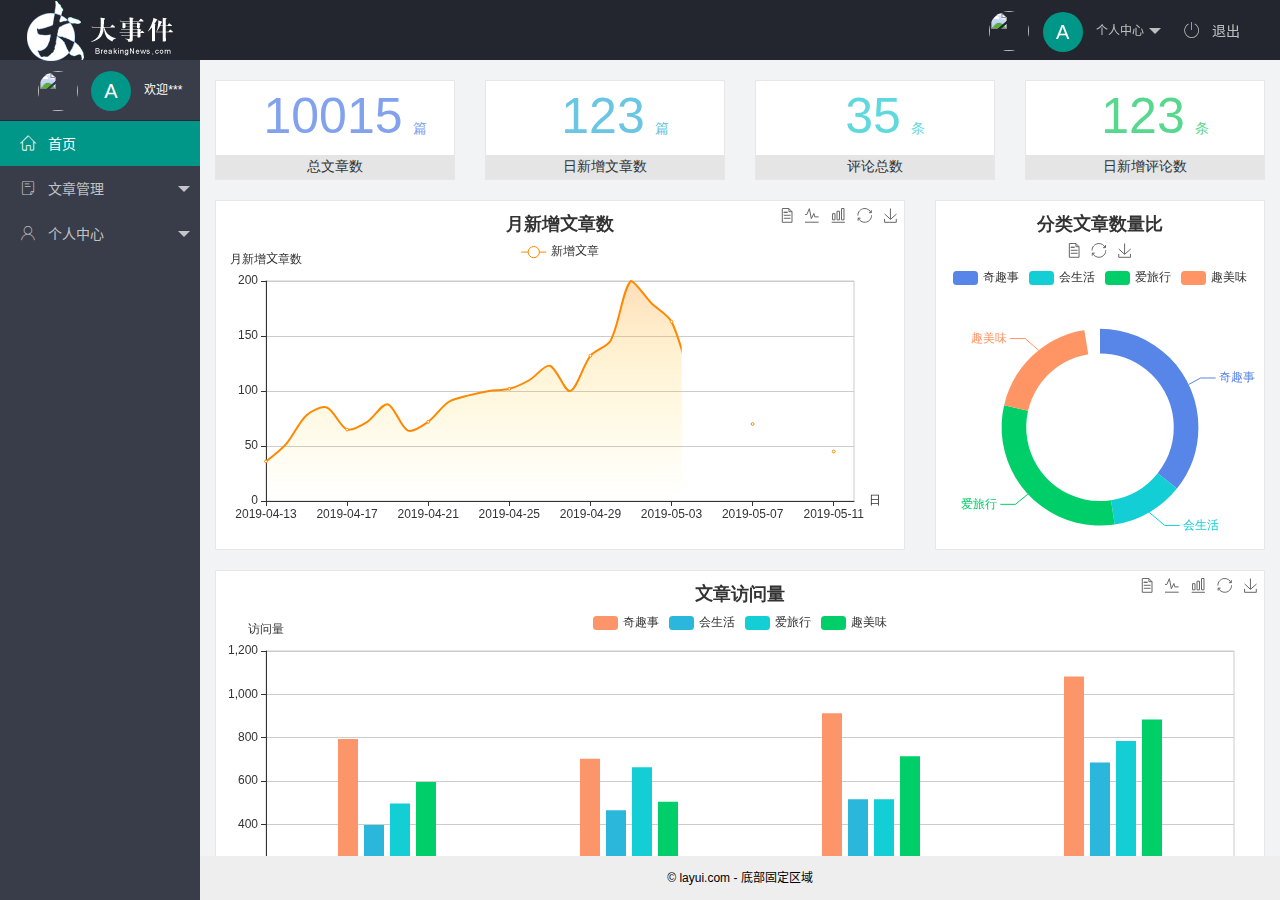
==== index.html @ d30b5714 "完成个人中心功能的开发" ====
<!DOCTYPE html>
<html lang="zh-CN">

<head>
    <meta charset="UTF-8">
    <meta name="viewport" content="width=device-width, initial-scale=1.0">
    <title>大事件后台主页</title>
    <link rel="stylesheet" href="assets/lib/layui/css/layui.css">
    <!-- 引入字体图标 -->
    <link rel="stylesheet" href="assets/fonts/iconfont.css">
    <!-- 引入自己的css -->
    <link rel="stylesheet" href="assets/css/index.css">

</head>

<body class="layui-layout-body">
    <div class="layui-layout layui-layout-admin">
        <!-- 头部 -->
        <div class="layui-header">
            <div class="layui-logo">
                <img src="assets/images/logo.png" alt="">
            </div>
            <ul class="layui-nav layui-layout-right">
                <li class="layui-nav-item">
                    <a href="javascript:;" class="userinfo">
                        <img src="http://t.cn/RCzsdCq" class="layui-nav-img">
                        <span class="text-avatar">A </span> 个人中心
                    </a>
                    <dl class="layui-nav-child">
                        <dd><a href="user/user_info.html" target="fm">基本资料</a></dd>
                        <dd><a href="user/user_avatar.html" target="fm">更换头像</a></dd>
                        <dd><a href="user/user_pwd.html" target="fm">重置密码</a></dd>
                    </dl>
                </li>
                <li class="layui-nav-item"><a href="javascript:;" id="btnLogout"><span class="iconfont icon-tuichu"></span> 退出</a></li>
            </ul>
        </div>

        <div class="layui-side layui-bg-black">
            <div class="layui-side-scroll">
                <!-- 头像 -->
                <div class="userinfo">
                    <img src="http://t.cn/RCzsdCq" class="layui-nav-img">
                    <span class="text-avatar">A </span>
                    <span id="welcome">欢迎*** </span>
                </div>
                <!-- 左侧导航区域（可配合layui已有的垂直导航） -->
                <ul class="layui-nav layui-nav-tree" lay-shrink="all" lay-filter="test">
                    <li class="layui-nav-item layui-this"><a href="home/dashboard.html" target="fm"><span class="iconfont icon-home"></span> 首页</a></li>
                    <li class="layui-nav-item ">
                        <a class="" href="javascript:;"><span class="iconfont icon-16"></span> 文章管理</a>
                        <dl class="layui-nav-child">
                            <dd>
                                <a href="javascript:;"> <i class="layui-icon layui-icon-app"></i> 文章类别</a>
                            </dd>
                            <dd><a href="javascript:;"><i class="layui-icon layui-icon-app"></i>文章列表</a></dd>
                            <dd><a href="javascript:;"><i class="layui-icon layui-icon-app"></i>发布文章</a></dd>
                        </dl>
                    </li>
                    <li class="layui-nav-item">
                        <a href="javascript:;"> <span class="iconfont icon-user"></span> 个人中心</a>
                        <dl class="layui-nav-child">
                            <dd><a href="user/user_info.html" target="fm"><i class="layui-icon layui-icon-app"></i>基本资料</a></dd>
                            <dd><a href="user/user_avatar.html" target="fm"><i class="layui-icon layui-icon-app"></i>更换头像</a></dd>
                            <dd><a href="user/user_pwd.html" target="fm"><i class="layui-icon layui-icon-app"></i>重置密码</a></dd>
                        </dl>
                    </li>

                </ul>
            </div>
        </div>

        <div class="layui-body">
            <!-- 内容主体区域 -->
            <iframe src="home/dashboard.html" name="fm" frameborder="0"></iframe>
        </div>

        <div class="layui-footer">
            <!-- 底部固定区域 -->
            © layui.com - 底部固定区域
        </div>
    </div>
    <!-- 导入layui.js文件 -->
    <script src="assets/lib/layui/layui.all.js"></script>
    <!--导入jq -->
    <script src="assets/lib/jquery.js"></script>
    <!-- 导入自己封装的baseApi 拼接请求跟路径 -->
    <script src="assets/js/baseApi.js"></script>
    <!-- 导入自己的js文件 -->
    <script src="assets/js/index.js"></script>
</body>

</html>
---- assets/lib/layui/css/layui.css ----
/** layui-v2.5.5 MIT License By https://www.layui.com */
 .layui-inline,img{display:inline-block;vertical-align:middle}h1,h2,h3,h4,h5,h6{font-weight:400}.layui-edge,.layui-header,.layui-inline,.layui-main{position:relative}.layui-body,.layui-edge,.layui-elip{overflow:hidden}.layui-btn,.layui-edge,.layui-inline,img{vertical-align:middle}.layui-btn,.layui-disabled,.layui-icon,.layui-unselect{-moz-user-select:none;-webkit-user-select:none;-ms-user-select:none}.layui-elip,.layui-form-checkbox span,.layui-form-pane .layui-form-label{text-overflow:ellipsis;white-space:nowrap}.layui-breadcrumb,.layui-tree-btnGroup{visibility:hidden}blockquote,body,button,dd,div,dl,dt,form,h1,h2,h3,h4,h5,h6,input,li,ol,p,pre,td,textarea,th,ul{margin:0;padding:0;-webkit-tap-highlight-color:rgba(0,0,0,0)}a:active,a:hover{outline:0}img{border:none}li{list-style:none}table{border-collapse:collapse;border-spacing:0}h4,h5,h6{font-size:100%}button,input,optgroup,option,select,textarea{font-family:inherit;font-size:inherit;font-style:inherit;font-weight:inherit;outline:0}pre{white-space:pre-wrap;white-space:-moz-pre-wrap;white-space:-pre-wrap;white-space:-o-pre-wrap;word-wrap:break-word}body{line-height:24px;font:14px Helvetica Neue,Helvetica,PingFang SC,Tahoma,Arial,sans-serif}hr{height:1px;margin:10px 0;border:0;clear:both}a{color:#333;text-decoration:none}a:hover{color:#777}a cite{font-style:normal;*cursor:pointer}.layui-border-box,.layui-border-box *{box-sizing:border-box}.layui-box,.layui-box *{box-sizing:content-box}.layui-clear{clear:both;*zoom:1}.layui-clear:after{content:'\20';clear:both;*zoom:1;display:block;height:0}.layui-inline{*display:inline;*zoom:1}.layui-edge{display:inline-block;width:0;height:0;border-width:6px;border-style:dashed;border-color:transparent}.layui-edge-top{top:-4px;border-bottom-color:#999;border-bottom-style:solid}.layui-edge-right{border-left-color:#999;border-left-style:solid}.layui-edge-bottom{top:2px;border-top-color:#999;border-top-style:solid}.layui-edge-left{border-right-color:#999;border-right-style:solid}.layui-disabled,.layui-disabled:hover{color:#d2d2d2!important;cursor:not-allowed!important}.layui-circle{border-radius:100%}.layui-show{display:block!important}.layui-hide{display:none!important}@font-face{font-family:layui-icon;src:url(../font/iconfont.eot?v=250);src:url(../font/iconfont.eot?v=250#iefix) format('embedded-opentype'),url(../font/iconfont.woff2?v=250) format('woff2'),url(../font/iconfont.woff?v=250) format('woff'),url(../font/iconfont.ttf?v=250) format('truetype'),url(../font/iconfont.svg?v=250#layui-icon) format('svg')}.layui-icon{font-family:layui-icon!important;font-size:16px;font-style:normal;-webkit-font-smoothing:antialiased;-moz-osx-font-smoothing:grayscale}.layui-icon-reply-fill:before{content:"\e611"}.layui-icon-set-fill:before{content:"\e614"}.layui-icon-menu-fill:before{content:"\e60f"}.layui-icon-search:before{content:"\e615"}.layui-icon-share:before{content:"\e641"}.layui-icon-set-sm:before{content:"\e620"}.layui-icon-engine:before{content:"\e628"}.layui-icon-close:before{content:"\1006"}.layui-icon-close-fill:before{content:"\1007"}.layui-icon-chart-screen:before{content:"\e629"}.layui-icon-star:before{content:"\e600"}.layui-icon-circle-dot:before{content:"\e617"}.layui-icon-chat:before{content:"\e606"}.layui-icon-release:before{content:"\e609"}.layui-icon-list:before{content:"\e60a"}.layui-icon-chart:before{content:"\e62c"}.layui-icon-ok-circle:before{content:"\1005"}.layui-icon-layim-theme:before{content:"\e61b"}.layui-icon-table:before{content:"\e62d"}.layui-icon-right:before{content:"\e602"}.layui-icon-left:before{content:"\e603"}.layui-icon-cart-simple:before{content:"\e698"}.layui-icon-face-cry:before{content:"\e69c"}.layui-icon-face-smile:before{content:"\e6af"}.layui-icon-survey:before{content:"\e6b2"}.layui-icon-tree:before{content:"\e62e"}.layui-icon-upload-circle:before{content:"\e62f"}.layui-icon-add-circle:before{content:"\e61f"}.layui-icon-download-circle:before{content:"\e601"}.layui-icon-templeate-1:before{content:"\e630"}.layui-icon-util:before{content:"\e631"}.layui-icon-face-surprised:before{content:"\e664"}.layui-icon-edit:before{content:"\e642"}.layui-icon-speaker:before{content:"\e645"}.layui-icon-down:before{content:"\e61a"}.layui-icon-file:before{content:"\e621"}.layui-icon-layouts:before{content:"\e632"}.layui-icon-rate-half:before{content:"\e6c9"}.layui-icon-add-circle-fine:before{content:"\e608"}.layui-icon-prev-circle:before{content:"\e633"}.layui-icon-read:before{content:"\e705"}.layui-icon-404:before{content:"\e61c"}.layui-icon-carousel:before{content:"\e634"}.layui-icon-help:before{content:"\e607"}.layui-icon-code-circle:before{content:"\e635"}.layui-icon-water:before{content:"\e636"}.layui-icon-username:before{content:"\e66f"}.layui-icon-find-fill:before{content:"\e670"}.layui-icon-about:before{content:"\e60b"}.layui-icon-location:before{content:"\e715"}.layui-icon-up:before{content:"\e619"}.layui-icon-pause:before{content:"\e651"}.layui-icon-date:before{content:"\e637"}.layui-icon-layim-uploadfile:before{content:"\e61d"}.layui-icon-delete:before{content:"\e640"}.layui-icon-play:before{content:"\e652"}.layui-icon-top:before{content:"\e604"}.layui-icon-friends:before{content:"\e612"}.layui-icon-refresh-3:before{content:"\e9aa"}.layui-icon-ok:before{content:"\e605"}.layui-icon-layer:before{content:"\e638"}.layui-icon-face-smile-fine:before{content:"\e60c"}.layui-icon-dollar:before{content:"\e659"}.layui-icon-group:before{content:"\e613"}.layui-icon-layim-download:before{content:"\e61e"}.layui-icon-picture-fine:before{content:"\e60d"}.layui-icon-link:before{content:"\e64c"}.layui-icon-diamond:before{content:"\e735"}.layui-icon-log:before{content:"\e60e"}.layui-icon-rate-solid:before{content:"\e67a"}.layui-icon-fonts-del:before{content:"\e64f"}.layui-icon-unlink:before{content:"\e64d"}.layui-icon-fonts-clear:before{content:"\e639"}.layui-icon-triangle-r:before{content:"\e623"}.layui-icon-circle:before{content:"\e63f"}.layui-icon-radio:before{content:"\e643"}.layui-icon-align-center:before{content:"\e647"}.layui-icon-align-right:before{content:"\e648"}.layui-icon-align-left:before{content:"\e649"}.layui-icon-loading-1:before{content:"\e63e"}.layui-icon-return:before{content:"\e65c"}.layui-icon-fonts-strong:before{content:"\e62b"}.layui-icon-upload:before{content:"\e67c"}.layui-icon-dialogue:before{content:"\e63a"}.layui-icon-video:before{content:"\e6ed"}.layui-icon-headset:before{content:"\e6fc"}.layui-icon-cellphone-fine:before{content:"\e63b"}.layui-icon-add-1:before{content:"\e654"}.layui-icon-face-smile-b:before{content:"\e650"}.layui-icon-fonts-html:before{content:"\e64b"}.layui-icon-form:before{content:"\e63c"}.layui-icon-cart:before{content:"\e657"}.layui-icon-camera-fill:before{content:"\e65d"}.layui-icon-tabs:before{content:"\e62a"}.layui-icon-fonts-code:before{content:"\e64e"}.layui-icon-fire:before{content:"\e756"}.layui-icon-set:before{content:"\e716"}.layui-icon-fonts-u:before{content:"\e646"}.layui-icon-triangle-d:before{content:"\e625"}.layui-icon-tips:before{content:"\e702"}.layui-icon-picture:before{content:"\e64a"}.layui-icon-more-vertical:before{content:"\e671"}.layui-icon-flag:before{content:"\e66c"}.layui-icon-loading:before{content:"\e63d"}.layui-icon-fonts-i:before{content:"\e644"}.layui-icon-refresh-1:before{content:"\e666"}.layui-icon-rmb:before{content:"\e65e"}.layui-icon-home:before{content:"\e68e"}.layui-icon-user:before{content:"\e770"}.layui-icon-notice:before{content:"\e667"}.layui-icon-login-weibo:before{content:"\e675"}.layui-icon-voice:before{content:"\e688"}.layui-icon-upload-drag:before{content:"\e681"}.layui-icon-login-qq:before{content:"\e676"}.layui-icon-snowflake:before{content:"\e6b1"}.layui-icon-file-b:before{content:"\e655"}.layui-icon-template:before{content:"\e663"}.layui-icon-auz:before{content:"\e672"}.layui-icon-console:before{content:"\e665"}.layui-icon-app:before{content:"\e653"}.layui-icon-prev:before{content:"\e65a"}.layui-icon-website:before{content:"\e7ae"}.layui-icon-next:before{content:"\e65b"}.layui-icon-component:before{content:"\e857"}.layui-icon-more:before{content:"\e65f"}.layui-icon-login-wechat:before{content:"\e677"}.layui-icon-shrink-right:before{content:"\e668"}.layui-icon-spread-left:before{content:"\e66b"}.layui-icon-camera:before{content:"\e660"}.layui-icon-note:before{content:"\e66e"}.layui-icon-refresh:before{content:"\e669"}.layui-icon-female:before{content:"\e661"}.layui-icon-male:before{content:"\e662"}.layui-icon-password:before{content:"\e673"}.layui-icon-senior:before{content:"\e674"}.layui-icon-theme:before{content:"\e66a"}.layui-icon-tread:before{content:"\e6c5"}.layui-icon-praise:before{content:"\e6c6"}.layui-icon-star-fill:before{content:"\e658"}.layui-icon-rate:before{content:"\e67b"}.layui-icon-template-1:before{content:"\e656"}.layui-icon-vercode:before{content:"\e679"}.layui-icon-cellphone:before{content:"\e678"}.layui-icon-screen-full:before{content:"\e622"}.layui-icon-screen-restore:before{content:"\e758"}.layui-icon-cols:before{content:"\e610"}.layui-icon-export:before{content:"\e67d"}.layui-icon-print:before{content:"\e66d"}.layui-icon-slider:before{content:"\e714"}.layui-icon-addition:before{content:"\e624"}.layui-icon-subtraction:before{content:"\e67e"}.layui-icon-service:before{content:"\e626"}.layui-icon-transfer:before{content:"\e691"}.layui-main{width:1140px;margin:0 auto}.layui-header{z-index:1000;height:60px}.layui-header a:hover{transition:all .5s;-webkit-transition:all .5s}.layui-side{position:fixed;left:0;top:0;bottom:0;z-index:999;width:200px;overflow-x:hidden}.layui-side-scroll{position:relative;width:220px;height:100%;overflow-x:hidden}.layui-body{position:absolute;left:200px;right:0;top:0;bottom:0;z-index:998;width:auto;overflow-y:auto;box-sizing:border-box}.layui-layout-body{overflow:hidden}.layui-layout-admin .layui-header{background-color:#23262E}.layui-layout-admin .layui-side{top:60px;width:200px;overflow-x:hidden}.layui-layout-admin .layui-body{position:fixed;top:60px;bottom:44px}.layui-layout-admin .layui-main{width:auto;margin:0 15px}.layui-layout-admin .layui-footer{position:fixed;left:200px;right:0;bottom:0;height:44px;line-height:44px;padding:0 15px;background-color:#eee}.layui-layout-admin .layui-logo{position:absolute;left:0;top:0;width:200px;height:100%;line-height:60px;text-align:center;color:#009688;font-size:16px}.layui-layout-admin .layui-header .layui-nav{background:0 0}.layui-layout-left{position:absolute!important;left:200px;top:0}.layui-layout-right{position:absolute!important;right:0;top:0}.layui-container{position:relative;margin:0 auto;padding:0 15px;box-sizing:border-box}.layui-fluid{position:relative;margin:0 auto;padding:0 15px}.layui-row:after,.layui-row:before{content:'';display:block;clear:both}.layui-col-lg1,.layui-col-lg10,.layui-col-lg11,.layui-col-lg12,.layui-col-lg2,.layui-col-lg3,.layui-col-lg4,.layui-col-lg5,.layui-col-lg6,.layui-col-lg7,.layui-col-lg8,.layui-col-lg9,.layui-col-md1,.layui-col-md10,.layui-col-md11,.layui-col-md12,.layui-col-md2,.layui-col-md3,.layui-col-md4,.layui-col-md5,.layui-col-md6,.layui-col-md7,.layui-col-md8,.layui-col-md9,.layui-col-sm1,.layui-col-sm10,.layui-col-sm11,.layui-col-sm12,.layui-col-sm2,.layui-col-sm3,.layui-col-sm4,.layui-col-sm5,.layui-col-sm6,.layui-col-sm7,.layui-col-sm8,.layui-col-sm9,.layui-col-xs1,.layui-col-xs10,.layui-col-xs11,.layui-col-xs12,.layui-col-xs2,.layui-col-xs3,.layui-col-xs4,.layui-col-xs5,.layui-col-xs6,.layui-col-xs7,.layui-col-xs8,.layui-col-xs9{position:relative;display:block;box-sizing:border-box}.layui-col-xs1,.layui-col-xs10,.layui-col-xs11,.layui-col-xs12,.layui-col-xs2,.layui-col-xs3,.layui-col-xs4,.layui-col-xs5,.layui-col-xs6,.layui-col-xs7,.layui-col-xs8,.layui-col-xs9{float:left}.layui-col-xs1{width:8.33333333%}.layui-col-xs2{width:16.66666667%}.layui-col-xs3{width:25%}.layui-col-xs4{width:33.33333333%}.layui-col-xs5{width:41.66666667%}.layui-col-xs6{width:50%}.layui-col-xs7{width:58.33333333%}.layui-col-xs8{width:66.66666667%}.layui-col-xs9{width:75%}.layui-col-xs10{width:83.33333333%}.layui-col-xs11{width:91.66666667%}.layui-col-xs12{width:100%}.layui-col-xs-offset1{margin-left:8.33333333%}.layui-col-xs-offset2{margin-left:16.66666667%}.layui-col-xs-offset3{margin-left:25%}.layui-col-xs-offset4{margin-left:33.33333333%}.layui-col-xs-offset5{margin-left:41.66666667%}.layui-col-xs-offset6{margin-left:50%}.layui-col-xs-offset7{margin-left:58.33333333%}.layui-col-xs-offset8{margin-left:66.66666667%}.layui-col-xs-offset9{margin-left:75%}.layui-col-xs-offset10{margin-left:83.33333333%}.layui-col-xs-offset11{margin-left:91.66666667%}.layui-col-xs-offset12{margin-left:100%}@media screen and (max-width:768px){.layui-hide-xs{display:none!important}.layui-show-xs-block{display:block!important}.layui-show-xs-inline{display:inline!important}.layui-show-xs-inline-block{display:inline-block!important}}@media screen and (min-width:768px){.layui-container{width:750px}.layui-hide-sm{display:none!important}.layui-show-sm-block{display:block!important}.layui-show-sm-inline{display:inline!important}.layui-show-sm-inline-block{display:inline-block!important}.layui-col-sm1,.layui-col-sm10,.layui-col-sm11,.layui-col-sm12,.layui-col-sm2,.layui-col-sm3,.layui-col-sm4,.layui-col-sm5,.layui-col-sm6,.layui-col-sm7,.layui-col-sm8,.layui-col-sm9{float:left}.layui-col-sm1{width:8.33333333%}.layui-col-sm2{width:16.66666667%}.layui-col-sm3{width:25%}.layui-col-sm4{width:33.33333333%}.layui-col-sm5{width:41.66666667%}.layui-col-sm6{width:50%}.layui-col-sm7{width:58.33333333%}.layui-col-sm8{width:66.66666667%}.layui-col-sm9{width:75%}.layui-col-sm10{width:83.33333333%}.layui-col-sm11{width:91.66666667%}.layui-col-sm12{width:100%}.layui-col-sm-offset1{margin-left:8.33333333%}.layui-col-sm-offset2{margin-left:16.66666667%}.layui-col-sm-offset3{margin-left:25%}.layui-col-sm-offset4{margin-left:33.33333333%}.layui-col-sm-offset5{margin-left:41.66666667%}.layui-col-sm-offset6{margin-left:50%}.layui-col-sm-offset7{margin-left:58.33333333%}.layui-col-sm-offset8{margin-left:66.66666667%}.layui-col-sm-offset9{margin-left:75%}.layui-col-sm-offset10{margin-left:83.33333333%}.layui-col-sm-offset11{margin-left:91.66666667%}.layui-col-sm-offset12{margin-left:100%}}@media screen and (min-width:992px){.layui-container{width:970px}.layui-hide-md{display:none!important}.layui-show-md-block{display:block!important}.layui-show-md-inline{display:inline!important}.layui-show-md-inline-block{display:inline-block!important}.layui-col-md1,.layui-col-md10,.layui-col-md11,.layui-col-md12,.layui-col-md2,.layui-col-md3,.layui-col-md4,.layui-col-md5,.layui-col-md6,.layui-col-md7,.layui-col-md8,.layui-col-md9{float:left}.layui-col-md1{width:8.33333333%}.layui-col-md2{width:16.66666667%}.layui-col-md3{width:25%}.layui-col-md4{width:33.33333333%}.layui-col-md5{width:41.66666667%}.layui-col-md6{width:50%}.layui-col-md7{width:58.33333333%}.layui-col-md8{width:66.66666667%}.layui-col-md9{width:75%}.layui-col-md10{width:83.33333333%}.layui-col-md11{width:91.66666667%}.layui-col-md12{width:100%}.layui-col-md-offset1{margin-left:8.33333333%}.layui-col-md-offset2{margin-left:16.66666667%}.layui-col-md-offset3{margin-left:25%}.layui-col-md-offset4{margin-left:33.33333333%}.layui-col-md-offset5{margin-left:41.66666667%}.layui-col-md-offset6{margin-left:50%}.layui-col-md-offset7{margin-left:58.33333333%}.layui-col-md-offset8{margin-left:66.66666667%}.layui-col-md-offset9{margin-left:75%}.layui-col-md-offset10{margin-left:83.33333333%}.layui-col-md-offset11{margin-left:91.66666667%}.layui-col-md-offset12{margin-left:100%}}@media screen and (min-width:1200px){.layui-container{width:1170px}.layui-hide-lg{display:none!important}.layui-show-lg-block{display:block!important}.layui-show-lg-inline{display:inline!important}.layui-show-lg-inline-block{display:inline-block!important}.layui-col-lg1,.layui-col-lg10,.layui-col-lg11,.layui-col-lg12,.layui-col-lg2,.layui-col-lg3,.layui-col-lg4,.layui-col-lg5,.layui-col-lg6,.layui-col-lg7,.layui-col-lg8,.layui-col-lg9{float:left}.layui-col-lg1{width:8.33333333%}.layui-col-lg2{width:16.66666667%}.layui-col-lg3{width:25%}.layui-col-lg4{width:33.33333333%}.layui-col-lg5{width:41.66666667%}.layui-col-lg6{width:50%}.layui-col-lg7{width:58.33333333%}.layui-col-lg8{width:66.66666667%}.layui-col-lg9{width:75%}.layui-col-lg10{width:83.33333333%}.layui-col-lg11{width:91.66666667%}.layui-col-lg12{width:100%}.layui-col-lg-offset1{margin-left:8.33333333%}.layui-col-lg-offset2{margin-left:16.66666667%}.layui-col-lg-offset3{margin-left:25%}.layui-col-lg-offset4{margin-left:33.33333333%}.layui-col-lg-offset5{margin-left:41.66666667%}.layui-col-lg-offset6{margin-left:50%}.layui-col-lg-offset7{margin-left:58.33333333%}.layui-col-lg-offset8{margin-left:66.66666667%}.layui-col-lg-offset9{margin-left:75%}.layui-col-lg-offset10{margin-left:83.33333333%}.layui-col-lg-offset11{margin-left:91.66666667%}.layui-col-lg-offset12{margin-left:100%}}.layui-col-space1{margin:-.5px}.layui-col-space1>*{padding:.5px}.layui-col-space3{margin:-1.5px}.layui-col-space3>*{padding:1.5px}.layui-col-space5{margin:-2.5px}.layui-col-space5>*{padding:2.5px}.layui-col-space8{margin:-3.5px}.layui-col-space8>*{padding:3.5px}.layui-col-space10{margin:-5px}.layui-col-space10>*{padding:5px}.layui-col-space12{margin:-6px}.layui-col-space12>*{padding:6px}.layui-col-space15{margin:-7.5px}.layui-col-space15>*{padding:7.5px}.layui-col-space18{margin:-9px}.layui-col-space18>*{padding:9px}.layui-col-space20{margin:-10px}.layui-col-space20>*{padding:10px}.layui-col-space22{margin:-11px}.layui-col-space22>*{padding:11px}.layui-col-space25{margin:-12.5px}.layui-col-space25>*{padding:12.5px}.layui-col-space30{margin:-15px}.layui-col-space30>*{padding:15px}.layui-btn,.layui-input,.layui-select,.layui-textarea,.layui-upload-button{outline:0;-webkit-appearance:none;transition:all .3s;-webkit-transition:all .3s;box-sizing:border-box}.layui-elem-quote{margin-bottom:10px;padding:15px;line-height:22px;border-left:5px solid #009688;border-radius:0 2px 2px 0;background-color:#f2f2f2}.layui-quote-nm{border-style:solid;border-width:1px 1px 1px 5px;background:0 0}.layui-elem-field{margin-bottom:10px;padding:0;border-width:1px;border-style:solid}.layui-elem-field legend{margin-left:20px;padding:0 10px;font-size:20px;font-weight:300}.layui-field-title{margin:10px 0 20px;border-width:1px 0 0}.layui-field-box{padding:10px 15px}.layui-field-title .layui-field-box{padding:10px 0}.layui-progress{position:relative;height:6px;border-radius:20px;background-color:#e2e2e2}.layui-progress-bar{position:absolute;left:0;top:0;width:0;max-width:100%;height:6px;border-radius:20px;text-align:right;background-color:#5FB878;transition:all .3s;-webkit-transition:all .3s}.layui-progress-big,.layui-progress-big .layui-progress-bar{height:18px;line-height:18px}.layui-progress-text{position:relative;top:-20px;line-height:18px;font-size:12px;color:#666}.layui-progress-big .layui-progress-text{position:static;padding:0 10px;color:#fff}.layui-collapse{border-width:1px;border-style:solid;border-radius:2px}.layui-colla-content,.layui-colla-item{border-top-width:1px;border-top-style:solid}.layui-colla-item:first-child{border-top:none}.layui-colla-title{position:relative;height:42px;line-height:42px;padding:0 15px 0 35px;color:#333;background-color:#f2f2f2;cursor:pointer;font-size:14px;overflow:hidden}.layui-colla-content{display:none;padding:10px 15px;line-height:22px;color:#666}.layui-colla-icon{position:absolute;left:15px;top:0;font-size:14px}.layui-card{margin-bottom:15px;border-radius:2px;background-color:#fff;box-shadow:0 1px 2px 0 rgba(0,0,0,.05)}.layui-card:last-child{margin-bottom:0}.layui-card-header{position:relative;height:42px;line-height:42px;padding:0 15px;border-bottom:1px solid #f6f6f6;color:#333;border-radius:2px 2px 0 0;font-size:14px}.layui-bg-black,.layui-bg-blue,.layui-bg-cyan,.layui-bg-green,.layui-bg-orange,.layui-bg-red{color:#fff!important}.layui-card-body{position:relative;padding:10px 15px;line-height:24px}.layui-card-body[pad15]{padding:15px}.layui-card-body[pad20]{padding:20px}.layui-card-body .layui-table{margin:5px 0}.layui-card .layui-tab{margin:0}.layui-panel-window{position:relative;padding:15px;border-radius:0;border-top:5px solid #E6E6E6;background-color:#fff}.layui-auxiliar-moving{position:fixed;left:0;right:0;top:0;bottom:0;width:100%;height:100%;background:0 0;z-index:9999999999}.layui-form-label,.layui-form-mid,.layui-form-select,.layui-input-block,.layui-input-inline,.layui-textarea{position:relative}.layui-bg-red{background-color:#FF5722!important}.layui-bg-orange{background-color:#FFB800!important}.layui-bg-green{background-color:#009688!important}.layui-bg-cyan{background-color:#2F4056!important}.layui-bg-blue{background-color:#1E9FFF!important}.layui-bg-black{background-color:#393D49!important}.layui-bg-gray{background-color:#eee!important;color:#666!important}.layui-badge-rim,.layui-colla-content,.layui-colla-item,.layui-collapse,.layui-elem-field,.layui-form-pane .layui-form-item[pane],.layui-form-pane .layui-form-label,.layui-input,.layui-layedit,.layui-layedit-tool,.layui-quote-nm,.layui-select,.layui-tab-bar,.layui-tab-card,.layui-tab-title,.layui-tab-title .layui-this:after,.layui-textarea{border-color:#e6e6e6}.layui-timeline-item:before,hr{background-color:#e6e6e6}.layui-text{line-height:22px;font-size:14px;color:#666}.layui-text h1,.layui-text h2,.layui-text h3{font-weight:500;color:#333}.layui-text h1{font-size:30px}.layui-text h2{font-size:24px}.layui-text h3{font-size:18px}.layui-text a:not(.layui-btn){color:#01AAED}.layui-text a:not(.layui-btn):hover{text-decoration:underline}.layui-text ul{padding:5px 0 5px 15px}.layui-text ul li{margin-top:5px;list-style-type:disc}.layui-text em,.layui-word-aux{color:#999!important;padding:0 5px!important}.layui-btn{display:inline-block;height:38px;line-height:38px;padding:0 18px;background-color:#009688;color:#fff;white-space:nowrap;text-align:center;font-size:14px;border:none;border-radius:2px;cursor:pointer}.layui-btn:hover{opacity:.8;filter:alpha(opacity=80);color:#fff}.layui-btn:active{opacity:1;filter:alpha(opacity=100)}.layui-btn+.layui-btn{margin-left:10px}.layui-btn-container{font-size:0}.layui-btn-container .layui-btn{margin-right:10px;margin-bottom:10px}.layui-btn-container .layui-btn+.layui-btn{margin-left:0}.layui-table .layui-btn-container .layui-btn{margin-bottom:9px}.layui-btn-radius{border-radius:100px}.layui-btn .layui-icon{margin-right:3px;font-size:18px;vertical-align:bottom;vertical-align:middle\9}.layui-btn-primary{border:1px solid #C9C9C9;background-color:#fff;color:#555}.layui-btn-primary:hover{border-color:#009688;color:#333}.layui-btn-normal{background-color:#1E9FFF}.layui-btn-warm{background-color:#FFB800}.layui-btn-danger{background-color:#FF5722}.layui-btn-checked{background-color:#5FB878}.layui-btn-disabled,.layui-btn-disabled:active,.layui-btn-disabled:hover{border:1px solid #e6e6e6;background-color:#FBFBFB;color:#C9C9C9;cursor:not-allowed;opacity:1}.layui-btn-lg{height:44px;line-height:44px;padding:0 25px;font-size:16px}.layui-btn-sm{height:30px;line-height:30px;padding:0 10px;font-size:12px}.layui-btn-sm i{font-size:16px!important}.layui-btn-xs{height:22px;line-height:22px;padding:0 5px;font-size:12px}.layui-btn-xs i{font-size:14px!important}.layui-btn-group{display:inline-block;vertical-align:middle;font-size:0}.layui-btn-group .layui-btn{margin-left:0!important;margin-right:0!important;border-left:1px solid rgba(255,255,255,.5);border-radius:0}.layui-btn-group .layui-btn-primary{border-left:none}.layui-btn-group .layui-btn-primary:hover{border-color:#C9C9C9;color:#009688}.layui-btn-group .layui-btn:first-child{border-left:none;border-radius:2px 0 0 2px}.layui-btn-group .layui-btn-primary:first-child{border-left:1px solid #c9c9c9}.layui-btn-group .layui-btn:last-child{border-radius:0 2px 2px 0}.layui-btn-group .layui-btn+.layui-btn{margin-left:0}.layui-btn-group+.layui-btn-group{margin-left:10px}.layui-btn-fluid{width:100%}.layui-input,.layui-select,.layui-textarea{height:38px;line-height:1.3;line-height:38px\9;border-width:1px;border-style:solid;background-color:#fff;border-radius:2px}.layui-input::-webkit-input-placeholder,.layui-select::-webkit-input-placeholder,.layui-textarea::-webkit-input-placeholder{line-height:1.3}.layui-input,.layui-textarea{display:block;width:100%;padding-left:10px}.layui-input:hover,.layui-textarea:hover{border-color:#D2D2D2!important}.layui-input:focus,.layui-textarea:focus{border-color:#C9C9C9!important}.layui-textarea{min-height:100px;height:auto;line-height:20px;padding:6px 10px;resize:vertical}.layui-select{padding:0 10px}.layui-form input[type=checkbox],.layui-form input[type=radio],.layui-form select{display:none}.layui-form [lay-ignore]{display:initial}.layui-form-item{margin-bottom:15px;clear:both;*zoom:1}.layui-form-item:after{content:'\20';clear:both;*zoom:1;display:block;height:0}.layui-form-label{float:left;display:block;padding:9px 15px;width:80px;font-weight:400;line-height:20px;text-align:right}.layui-form-label-col{display:block;float:none;padding:9px 0;line-height:20px;text-align:left}.layui-form-item .layui-inline{margin-bottom:5px;margin-right:10px}.layui-input-block{margin-left:110px;min-height:36px}.layui-input-inline{display:inline-block;vertical-align:middle}.layui-form-item .layui-input-inline{float:left;width:190px;margin-right:10px}.layui-form-text .layui-input-inline{width:auto}.layui-form-mid{float:left;display:block;padding:9px 0!important;line-height:20px;margin-right:10px}.layui-form-danger+.layui-form-select .layui-input,.layui-form-danger:focus{border-color:#FF5722!important}.layui-form-select .layui-input{padding-right:30px;cursor:pointer}.layui-form-select .layui-edge{position:absolute;right:10px;top:50%;margin-top:-3px;cursor:pointer;border-width:6px;border-top-color:#c2c2c2;border-top-style:solid;transition:all .3s;-webkit-transition:all .3s}.layui-form-select dl{display:none;position:absolute;left:0;top:42px;padding:5px 0;z-index:899;min-width:100%;border:1px solid #d2d2d2;max-height:300px;overflow-y:auto;background-color:#fff;border-radius:2px;box-shadow:0 2px 4px rgba(0,0,0,.12);box-sizing:border-box}.layui-form-select dl dd,.layui-form-select dl dt{padding:0 10px;line-height:36px;white-space:nowrap;overflow:hidden;text-overflow:ellipsis}.layui-form-select dl dt{font-size:12px;color:#999}.layui-form-select dl dd{cursor:pointer}.layui-form-select dl dd:hover{background-color:#f2f2f2;-webkit-transition:.5s all;transition:.5s all}.layui-form-select .layui-select-group dd{padding-left:20px}.layui-form-select dl dd.layui-select-tips{padding-left:10px!important;color:#999}.layui-form-select dl dd.layui-this{background-color:#5FB878;color:#fff}.layui-form-checkbox,.layui-form-select dl dd.layui-disabled{background-color:#fff}.layui-form-selected dl{display:block}.layui-form-checkbox,.layui-form-checkbox *,.layui-form-switch{display:inline-block;vertical-align:middle}.layui-form-selected .layui-edge{margin-top:-9px;-webkit-transform:rotate(180deg);transform:rotate(180deg);margin-top:-3px\9}:root .layui-form-selected .layui-edge{margin-top:-9px\0/IE9}.layui-form-selectup dl{top:auto;bottom:42px}.layui-select-none{margin:5px 0;text-align:center;color:#999}.layui-select-disabled .layui-disabled{border-color:#eee!important}.layui-select-disabled .layui-edge{border-top-color:#d2d2d2}.layui-form-checkbox{position:relative;height:30px;line-height:30px;margin-right:10px;padding-right:30px;cursor:pointer;font-size:0;-webkit-transition:.1s linear;transition:.1s linear;box-sizing:border-box}.layui-form-checkbox span{padding:0 10px;height:100%;font-size:14px;border-radius:2px 0 0 2px;background-color:#d2d2d2;color:#fff;overflow:hidden}.layui-form-checkbox:hover span{background-color:#c2c2c2}.layui-form-checkbox i{position:absolute;right:0;top:0;width:30px;height:28px;border:1px solid #d2d2d2;border-left:none;border-radius:0 2px 2px 0;color:#fff;font-size:20px;text-align:center}.layui-form-checkbox:hover i{border-color:#c2c2c2;color:#c2c2c2}.layui-form-checked,.layui-form-checked:hover{border-color:#5FB878}.layui-form-checked span,.layui-form-checked:hover span{background-color:#5FB878}.layui-form-checked i,.layui-form-checked:hover i{color:#5FB878}.layui-form-item .layui-form-checkbox{margin-top:4px}.layui-form-checkbox[lay-skin=primary]{height:auto!important;line-height:normal!important;min-width:18px;min-height:18px;border:none!important;margin-right:0;padding-left:28px;padding-right:0;background:0 0}.layui-form-checkbox[lay-skin=primary] span{padding-left:0;padding-right:15px;line-height:18px;background:0 0;color:#666}.layui-form-checkbox[lay-skin=primary] i{right:auto;left:0;width:16px;height:16px;line-height:16px;border:1px solid #d2d2d2;font-size:12px;border-radius:2px;background-color:#fff;-webkit-transition:.1s linear;transition:.1s linear}.layui-form-checkbox[lay-skin=primary]:hover i{border-color:#5FB878;color:#fff}.layui-form-checked[lay-skin=primary] i{border-color:#5FB878!important;background-color:#5FB878;color:#fff}.layui-checkbox-disbaled[lay-skin=primary] span{background:0 0!important;color:#c2c2c2}.layui-checkbox-disbaled[lay-skin=primary]:hover i{border-color:#d2d2d2}.layui-form-item .layui-form-checkbox[lay-skin=primary]{margin-top:10px}.layui-form-switch{position:relative;height:22px;line-height:22px;min-width:35px;padding:0 5px;margin-top:8px;border:1px solid #d2d2d2;border-radius:20px;cursor:pointer;background-color:#fff;-webkit-transition:.1s linear;transition:.1s linear}.layui-form-switch i{position:absolute;left:5px;top:3px;width:16px;height:16px;border-radius:20px;background-color:#d2d2d2;-webkit-transition:.1s linear;transition:.1s linear}.layui-form-switch em{position:relative;top:0;width:25px;margin-left:21px;padding:0!important;text-align:center!important;color:#999!important;font-style:normal!important;font-size:12px}.layui-form-onswitch{border-color:#5FB878;background-color:#5FB878}.layui-checkbox-disbaled,.layui-checkbox-disbaled i{border-color:#e2e2e2!important}.layui-form-onswitch i{left:100%;margin-left:-21px;background-color:#fff}.layui-form-onswitch em{margin-left:5px;margin-right:21px;color:#fff!important}.layui-checkbox-disbaled span{background-color:#e2e2e2!important}.layui-checkbox-disbaled:hover i{color:#fff!important}[lay-radio]{display:none}.layui-form-radio,.layui-form-radio *{display:inline-block;vertical-align:middle}.layui-form-radio{line-height:28px;margin:6px 10px 0 0;padding-right:10px;cursor:pointer;font-size:0}.layui-form-radio *{font-size:14px}.layui-form-radio>i{margin-right:8px;font-size:22px;color:#c2c2c2}.layui-form-radio>i:hover,.layui-form-radioed>i{color:#5FB878}.layui-radio-disbaled>i{color:#e2e2e2!important}.layui-form-pane .layui-form-label{width:110px;padding:8px 15px;height:38px;line-height:20px;border-width:1px;border-style:solid;border-radius:2px 0 0 2px;text-align:center;background-color:#FBFBFB;overflow:hidden;box-sizing:border-box}.layui-form-pane .layui-input-inline{margin-left:-1px}.layui-form-pane .layui-input-block{margin-left:110px;left:-1px}.layui-form-pane .layui-input{border-radius:0 2px 2px 0}.layui-form-pane .layui-form-text .layui-form-label{float:none;width:100%;border-radius:2px;box-sizing:border-box;text-align:left}.layui-form-pane .layui-form-text .layui-input-inline{display:block;margin:0;top:-1px;clear:both}.layui-form-pane .layui-form-text .layui-input-block{margin:0;left:0;top:-1px}.layui-form-pane .layui-form-text .layui-textarea{min-height:100px;border-radius:0 0 2px 2px}.layui-form-pane .layui-form-checkbox{margin:4px 0 4px 10px}.layui-form-pane .layui-form-radio,.layui-form-pane .layui-form-switch{margin-top:6px;margin-left:10px}.layui-form-pane .layui-form-item[pane]{position:relative;border-width:1px;border-style:solid}.layui-form-pane .layui-form-item[pane] .layui-form-label{position:absolute;left:0;top:0;height:100%;border-width:0 1px 0 0}.layui-form-pane .layui-form-item[pane] .layui-input-inline{margin-left:110px}@media screen and (max-width:450px){.layui-form-item .layui-form-label{text-overflow:ellipsis;overflow:hidden;white-space:nowrap}.layui-form-item .layui-inline{display:block;margin-right:0;margin-bottom:20px;clear:both}.layui-form-item .layui-inline:after{content:'\20';clear:both;display:block;height:0}.layui-form-item .layui-input-inline{display:block;float:none;left:-3px;width:auto;margin:0 0 10px 112px}.layui-form-item .layui-input-inline+.layui-form-mid{margin-left:110px;top:-5px;padding:0}.layui-form-item .layui-form-checkbox{margin-right:5px;margin-bottom:5px}}.layui-layedit{border-width:1px;border-style:solid;border-radius:2px}.layui-layedit-tool{padding:3px 5px;border-bottom-width:1px;border-bottom-style:solid;font-size:0}.layedit-tool-fixed{position:fixed;top:0;border-top:1px solid #e2e2e2}.layui-layedit-tool .layedit-tool-mid,.layui-layedit-tool .layui-icon{display:inline-block;vertical-align:middle;text-align:center;font-size:14px}.layui-layedit-tool .layui-icon{position:relative;width:32px;height:30px;line-height:30px;margin:3px 5px;color:#777;cursor:pointer;border-radius:2px}.layui-layedit-tool .layui-icon:hover{color:#393D49}.layui-layedit-tool .layui-icon:active{color:#000}.layui-layedit-tool .layedit-tool-active{background-color:#e2e2e2;color:#000}.layui-layedit-tool .layui-disabled,.layui-layedit-tool .layui-disabled:hover{color:#d2d2d2;cursor:not-allowed}.layui-layedit-tool .layedit-tool-mid{width:1px;height:18px;margin:0 10px;background-color:#d2d2d2}.layedit-tool-html{width:50px!important;font-size:30px!important}.layedit-tool-b,.layedit-tool-code,.layedit-tool-help{font-size:16px!important}.layedit-tool-d,.layedit-tool-face,.layedit-tool-image,.layedit-tool-unlink{font-size:18px!important}.layedit-tool-image input{position:absolute;font-size:0;left:0;top:0;width:100%;height:100%;opacity:.01;filter:Alpha(opacity=1);cursor:pointer}.layui-layedit-iframe iframe{display:block;width:100%}#LAY_layedit_code{overflow:hidden}.layui-laypage{display:inline-block;*display:inline;*zoom:1;vertical-align:middle;margin:10px 0;font-size:0}.layui-laypage>a:first-child,.layui-laypage>a:first-child em{border-radius:2px 0 0 2px}.layui-laypage>a:last-child,.layui-laypage>a:last-child em{border-radius:0 2px 2px 0}.layui-laypage>:first-child{margin-left:0!important}.layui-laypage>:last-child{margin-right:0!important}.layui-laypage a,.layui-laypage button,.layui-laypage input,.layui-laypage select,.layui-laypage span{border:1px solid #e2e2e2}.layui-laypage a,.layui-laypage span{display:inline-block;*display:inline;*zoom:1;vertical-align:middle;padding:0 15px;height:28px;line-height:28px;margin:0 -1px 5px 0;background-color:#fff;color:#333;font-size:12px}.layui-flow-more a *,.layui-laypage input,.layui-table-view select[lay-ignore]{display:inline-block}.layui-laypage a:hover{color:#009688}.layui-laypage em{font-style:normal}.layui-laypage .layui-laypage-spr{color:#999;font-weight:700}.layui-laypage a{text-decoration:none}.layui-laypage .layui-laypage-curr{position:relative}.layui-laypage .layui-laypage-curr em{position:relative;color:#fff}.layui-laypage .layui-laypage-curr .layui-laypage-em{position:absolute;left:-1px;top:-1px;padding:1px;width:100%;height:100%;background-color:#009688}.layui-laypage-em{border-radius:2px}.layui-laypage-next em,.layui-laypage-prev em{font-family:Sim sun;font-size:16px}.layui-laypage .layui-laypage-count,.layui-laypage .layui-laypage-limits,.layui-laypage .layui-laypage-refresh,.layui-laypage .layui-laypage-skip{margin-left:10px;margin-right:10px;padding:0;border:none}.layui-laypage .layui-laypage-limits,.layui-laypage .layui-laypage-refresh{vertical-align:top}.layui-laypage .layui-laypage-refresh i{font-size:18px;cursor:pointer}.layui-laypage select{height:22px;padding:3px;border-radius:2px;cursor:pointer}.layui-laypage .layui-laypage-skip{height:30px;line-height:30px;color:#999}.layui-laypage button,.layui-laypage input{height:30px;line-height:30px;border-radius:2px;vertical-align:top;background-color:#fff;box-sizing:border-box}.layui-laypage input{width:40px;margin:0 10px;padding:0 3px;text-align:center}.layui-laypage input:focus,.layui-laypage select:focus{border-color:#009688!important}.layui-laypage button{margin-left:10px;padding:0 10px;cursor:pointer}.layui-table,.layui-table-view{margin:10px 0}.layui-flow-more{margin:10px 0;text-align:center;color:#999;font-size:14px}.layui-flow-more a{height:32px;line-height:32px}.layui-flow-more a *{vertical-align:top}.layui-flow-more a cite{padding:0 20px;border-radius:3px;background-color:#eee;color:#333;font-style:normal}.layui-flow-more a cite:hover{opacity:.8}.layui-flow-more a i{font-size:30px;color:#737383}.layui-table{width:100%;background-color:#fff;color:#666}.layui-table tr{transition:all .3s;-webkit-transition:all .3s}.layui-table th{text-align:left;font-weight:400}.layui-table tbody tr:hover,.layui-table thead tr,.layui-table-click,.layui-table-header,.layui-table-hover,.layui-table-mend,.layui-table-patch,.layui-table-tool,.layui-table-total,.layui-table-total tr,.layui-table[lay-even] tr:nth-child(even){background-color:#f2f2f2}.layui-table td,.layui-table th,.layui-table-col-set,.layui-table-fixed-r,.layui-table-grid-down,.layui-table-header,.layui-table-page,.layui-table-tips-main,.layui-table-tool,.layui-table-total,.layui-table-view,.layui-table[lay-skin=line],.layui-table[lay-skin=row]{border-width:1px;border-style:solid;border-color:#e6e6e6}.layui-table td,.layui-table th{position:relative;padding:9px 15px;min-height:20px;line-height:20px;font-size:14px}.layui-table[lay-skin=line] td,.layui-table[lay-skin=line] th{border-width:0 0 1px}.layui-table[lay-skin=row] td,.layui-table[lay-skin=row] th{border-width:0 1px 0 0}.layui-table[lay-skin=nob] td,.layui-table[lay-skin=nob] th{border:none}.layui-table img{max-width:100px}.layui-table[lay-size=lg] td,.layui-table[lay-size=lg] th{padding:15px 30px}.layui-table-view .layui-table[lay-size=lg] .layui-table-cell{height:40px;line-height:40px}.layui-table[lay-size=sm] td,.layui-table[lay-size=sm] th{font-size:12px;padding:5px 10px}.layui-table-view .layui-table[lay-size=sm] .layui-table-cell{height:20px;line-height:20px}.layui-table[lay-data]{display:none}.layui-table-box{position:relative;overflow:hidden}.layui-table-view .layui-table{position:relative;width:auto;margin:0}.layui-table-view .layui-table[lay-skin=line]{border-width:0 1px 0 0}.layui-table-view .layui-table[lay-skin=row]{border-width:0 0 1px}.layui-table-view .layui-table td,.layui-table-view .layui-table th{padding:5px 0;border-top:none;border-left:none}.layui-table-view .layui-table th.layui-unselect .layui-table-cell span{cursor:pointer}.layui-table-view .layui-table td{cursor:default}.layui-table-view .layui-table td[data-edit=text]{cursor:text}.layui-table-view .layui-form-checkbox[lay-skin=primary] i{width:18px;height:18px}.layui-table-view .layui-form-radio{line-height:0;padding:0}.layui-table-view .layui-form-radio>i{margin:0;font-size:20px}.layui-table-init{position:absolute;left:0;top:0;width:100%;height:100%;text-align:center;z-index:110}.layui-table-init .layui-icon{position:absolute;left:50%;top:50%;margin:-15px 0 0 -15px;font-size:30px;color:#c2c2c2}.layui-table-header{border-width:0 0 1px;overflow:hidden}.layui-table-header .layui-table{margin-bottom:-1px}.layui-table-tool .layui-inline[lay-event]{position:relative;width:26px;height:26px;padding:5px;line-height:16px;margin-right:10px;text-align:center;color:#333;border:1px solid #ccc;cursor:pointer;-webkit-transition:.5s all;transition:.5s all}.layui-table-tool .layui-inline[lay-event]:hover{border:1px solid #999}.layui-table-tool-temp{padding-right:120px}.layui-table-tool-self{position:absolute;right:17px;top:10px}.layui-table-tool .layui-table-tool-self .layui-inline[lay-event]{margin:0 0 0 10px}.layui-table-tool-panel{position:absolute;top:29px;left:-1px;padding:5px 0;min-width:150px;min-height:40px;border:1px solid #d2d2d2;text-align:left;overflow-y:auto;background-color:#fff;box-shadow:0 2px 4px rgba(0,0,0,.12)}.layui-table-cell,.layui-table-tool-panel li{overflow:hidden;text-overflow:ellipsis;white-space:nowrap}.layui-table-tool-panel li{padding:0 10px;line-height:30px;-webkit-transition:.5s all;transition:.5s all}.layui-table-tool-panel li .layui-form-checkbox[lay-skin=primary]{width:100%;padding-left:28px}.layui-table-tool-panel li:hover{background-color:#f2f2f2}.layui-table-tool-panel li .layui-form-checkbox[lay-skin=primary] i{position:absolute;left:0;top:0}.layui-table-tool-panel li .layui-form-checkbox[lay-skin=primary] span{padding:0}.layui-table-tool .layui-table-tool-self .layui-table-tool-panel{left:auto;right:-1px}.layui-table-col-set{position:absolute;right:0;top:0;width:20px;height:100%;border-width:0 0 0 1px;background-color:#fff}.layui-table-sort{width:10px;height:20px;margin-left:5px;cursor:pointer!important}.layui-table-sort .layui-edge{position:absolute;left:5px;border-width:5px}.layui-table-sort .layui-table-sort-asc{top:3px;border-top:none;border-bottom-style:solid;border-bottom-color:#b2b2b2}.layui-table-sort .layui-table-sort-asc:hover{border-bottom-color:#666}.layui-table-sort .layui-table-sort-desc{bottom:5px;border-bottom:none;border-top-style:solid;border-top-color:#b2b2b2}.layui-table-sort .layui-table-sort-desc:hover{border-top-color:#666}.layui-table-sort[lay-sort=asc] .layui-table-sort-asc{border-bottom-color:#000}.layui-table-sort[lay-sort=desc] .layui-table-sort-desc{border-top-color:#000}.layui-table-cell{height:28px;line-height:28px;padding:0 15px;position:relative;box-sizing:border-box}.layui-table-cell .layui-form-checkbox[lay-skin=primary]{top:-1px;padding:0}.layui-table-cell .layui-table-link{color:#01AAED}.laytable-cell-checkbox,.laytable-cell-numbers,.laytable-cell-radio,.laytable-cell-space{padding:0;text-align:center}.layui-table-body{position:relative;overflow:auto;margin-right:-1px;margin-bottom:-1px}.layui-table-body .layui-none{line-height:26px;padding:15px;text-align:center;color:#999}.layui-table-fixed{position:absolute;left:0;top:0;z-index:101}.layui-table-fixed .layui-table-body{overflow:hidden}.layui-table-fixed-l{box-shadow:0 -1px 8px rgba(0,0,0,.08)}.layui-table-fixed-r{left:auto;right:-1px;border-width:0 0 0 1px;box-shadow:-1px 0 8px rgba(0,0,0,.08)}.layui-table-fixed-r .layui-table-header{position:relative;overflow:visible}.layui-table-mend{position:absolute;right:-49px;top:0;height:100%;width:50px}.layui-table-tool{position:relative;z-index:890;width:100%;min-height:50px;line-height:30px;padding:10px 15px;border-width:0 0 1px}.layui-table-tool .layui-btn-container{margin-bottom:-10px}.layui-table-page,.layui-table-total{border-width:1px 0 0;margin-bottom:-1px;overflow:hidden}.layui-table-page{position:relative;width:100%;padding:7px 7px 0;height:41px;font-size:12px;white-space:nowrap}.layui-table-page>div{height:26px}.layui-table-page .layui-laypage{margin:0}.layui-table-page .layui-laypage a,.layui-table-page .layui-laypage span{height:26px;line-height:26px;margin-bottom:10px;border:none;background:0 0}.layui-table-page .layui-laypage a,.layui-table-page .layui-laypage span.layui-laypage-curr{padding:0 12px}.layui-table-page .layui-laypage span{margin-left:0;padding:0}.layui-table-page .layui-laypage .layui-laypage-prev{margin-left:-7px!important}.layui-table-page .layui-laypage .layui-laypage-curr .layui-laypage-em{left:0;top:0;padding:0}.layui-table-page .layui-laypage button,.layui-table-page .layui-laypage input{height:26px;line-height:26px}.layui-table-page .layui-laypage input{width:40px}.layui-table-page .layui-laypage button{padding:0 10px}.layui-table-page select{height:18px}.layui-table-patch .layui-table-cell{padding:0;width:30px}.layui-table-edit{position:absolute;left:0;top:0;width:100%;height:100%;padding:0 14px 1px;border-radius:0;box-shadow:1px 1px 20px rgba(0,0,0,.15)}.layui-table-edit:focus{border-color:#5FB878!important}select.layui-table-edit{padding:0 0 0 10px;border-color:#C9C9C9}.layui-table-view .layui-form-checkbox,.layui-table-view .layui-form-radio,.layui-table-view .layui-form-switch{top:0;margin:0;box-sizing:content-box}.layui-table-view .layui-form-checkbox{top:-1px;height:26px;line-height:26px}.layui-table-view .layui-form-checkbox i{height:26px}.layui-table-grid .layui-table-cell{overflow:visible}.layui-table-grid-down{position:absolute;top:0;right:0;width:26px;height:100%;padding:5px 0;border-width:0 0 0 1px;text-align:center;background-color:#fff;color:#999;cursor:pointer}.layui-table-grid-down .layui-icon{position:absolute;top:50%;left:50%;margin:-8px 0 0 -8px}.layui-table-grid-down:hover{background-color:#fbfbfb}body .layui-table-tips .layui-layer-content{background:0 0;padding:0;box-shadow:0 1px 6px rgba(0,0,0,.12)}.layui-table-tips-main{margin:-44px 0 0 -1px;max-height:150px;padding:8px 15px;font-size:14px;overflow-y:scroll;background-color:#fff;color:#666}.layui-table-tips-c{position:absolute;right:-3px;top:-13px;width:20px;height:20px;padding:3px;cursor:pointer;background-color:#666;border-radius:50%;color:#fff}.layui-table-tips-c:hover{background-color:#777}.layui-table-tips-c:before{position:relative;right:-2px}.layui-upload-file{display:none!important;opacity:.01;filter:Alpha(opacity=1)}.layui-upload-drag,.layui-upload-form,.layui-upload-wrap{display:inline-block}.layui-upload-list{margin:10px 0}.layui-upload-choose{padding:0 10px;color:#999}.layui-upload-drag{position:relative;padding:30px;border:1px dashed #e2e2e2;background-color:#fff;text-align:center;cursor:pointer;color:#999}.layui-upload-drag .layui-icon{font-size:50px;color:#009688}.layui-upload-drag[lay-over]{border-color:#009688}.layui-upload-iframe{position:absolute;width:0;height:0;border:0;visibility:hidden}.layui-upload-wrap{position:relative;vertical-align:middle}.layui-upload-wrap .layui-upload-file{display:block!important;position:absolute;left:0;top:0;z-index:10;font-size:100px;width:100%;height:100%;opacity:.01;filter:Alpha(opacity=1);cursor:pointer}.layui-transfer-active,.layui-transfer-box{display:inline-block;vertical-align:middle}.layui-transfer-box,.layui-transfer-header,.layui-transfer-search{border-width:0;border-style:solid;border-color:#e6e6e6}.layui-transfer-box{position:relative;border-width:1px;width:200px;height:360px;border-radius:2px;background-color:#fff}.layui-transfer-box .layui-form-checkbox{width:100%;margin:0!important}.layui-transfer-header{height:38px;line-height:38px;padding:0 10px;border-bottom-width:1px}.layui-transfer-search{position:relative;padding:10px;border-bottom-width:1px}.layui-transfer-search .layui-input{height:32px;padding-left:30px;font-size:12px}.layui-transfer-search .layui-icon-search{position:absolute;left:20px;top:50%;margin-top:-8px;color:#666}.layui-transfer-active{margin:0 15px}.layui-transfer-active .layui-btn{display:block;margin:0;padding:0 15px;background-color:#5FB878;border-color:#5FB878;color:#fff}.layui-transfer-active .layui-btn-disabled{background-color:#FBFBFB;border-color:#e6e6e6;color:#C9C9C9}.layui-transfer-active .layui-btn:first-child{margin-bottom:15px}.layui-transfer-active .layui-btn .layui-icon{margin:0;font-size:14px!important}.layui-transfer-data{padding:5px 0;overflow:auto}.layui-transfer-data li{height:32px;line-height:32px;padding:0 10px}.layui-transfer-data li:hover{background-color:#f2f2f2;transition:.5s all}.layui-transfer-data .layui-none{padding:15px 10px;text-align:center;color:#999}.layui-nav{position:relative;padding:0 20px;background-color:#393D49;color:#fff;border-radius:2px;font-size:0;box-sizing:border-box}.layui-nav *{font-size:14px}.layui-nav .layui-nav-item{position:relative;display:inline-block;*display:inline;*zoom:1;vertical-align:middle;line-height:60px}.layui-nav .layui-nav-item a{display:block;padding:0 20px;color:#fff;color:rgba(255,255,255,.7);transition:all .3s;-webkit-transition:all .3s}.layui-nav .layui-this:after,.layui-nav-bar,.layui-nav-tree .layui-nav-itemed:after{position:absolute;left:0;top:0;width:0;height:5px;background-color:#5FB878;transition:all .2s;-webkit-transition:all .2s}.layui-nav-bar{z-index:1000}.layui-nav .layui-nav-item a:hover,.layui-nav .layui-this a{color:#fff}.layui-nav .layui-this:after{content:'';top:auto;bottom:0;width:100%}.layui-nav-img{width:30px;height:30px;margin-right:10px;border-radius:50%}.layui-nav .layui-nav-more{content:'';width:0;height:0;border-style:solid dashed dashed;border-color:#fff transparent transparent;overflow:hidden;cursor:pointer;transition:all .2s;-webkit-transition:all .2s;position:absolute;top:50%;right:3px;margin-top:-3px;border-width:6px;border-top-color:rgba(255,255,255,.7)}.layui-nav .layui-nav-mored,.layui-nav-itemed>a .layui-nav-more{margin-top:-9px;border-style:dashed dashed solid;border-color:transparent transparent #fff}.layui-nav-child{display:none;position:absolute;left:0;top:65px;min-width:100%;line-height:36px;padding:5px 0;box-shadow:0 2px 4px rgba(0,0,0,.12);border:1px solid #d2d2d2;background-color:#fff;z-index:100;border-radius:2px;white-space:nowrap}.layui-nav .layui-nav-child a{color:#333}.layui-nav .layui-nav-child a:hover{background-color:#f2f2f2;color:#000}.layui-nav-child dd{position:relative}.layui-nav .layui-nav-child dd.layui-this a,.layui-nav-child dd.layui-this{background-color:#5FB878;color:#fff}.layui-nav-child dd.layui-this:after{display:none}.layui-nav-tree{width:200px;padding:0}.layui-nav-tree .layui-nav-item{display:block;width:100%;line-height:45px}.layui-nav-tree .layui-nav-item a{position:relative;height:45px;line-height:45px;text-overflow:ellipsis;overflow:hidden;white-space:nowrap}.layui-nav-tree .layui-nav-item a:hover{background-color:#4E5465}.layui-nav-tree .layui-nav-bar{width:5px;height:0;background-color:#009688}.layui-nav-tree .layui-nav-child dd.layui-this,.layui-nav-tree .layui-nav-child dd.layui-this a,.layui-nav-tree .layui-this,.layui-nav-tree .layui-this>a,.layui-nav-tree .layui-this>a:hover{background-color:#009688;color:#fff}.layui-nav-tree .layui-this:after{display:none}.layui-nav-itemed>a,.layui-nav-tree .layui-nav-title a,.layui-nav-tree .layui-nav-title a:hover{color:#fff!important}.layui-nav-tree .layui-nav-child{position:relative;z-index:0;top:0;border:none;box-shadow:none}.layui-nav-tree .layui-nav-child a{height:40px;line-height:40px;color:#fff;color:rgba(255,255,255,.7)}.layui-nav-tree .layui-nav-child,.layui-nav-tree .layui-nav-child a:hover{background:0 0;color:#fff}.layui-nav-tree .layui-nav-more{right:10px}.layui-nav-itemed>.layui-nav-child{display:block;padding:0;background-color:rgba(0,0,0,.3)!important}.layui-nav-itemed>.layui-nav-child>.layui-this>.layui-nav-child{display:block}.layui-nav-side{position:fixed;top:0;bottom:0;left:0;overflow-x:hidden;z-index:999}.layui-bg-blue .layui-nav-bar,.layui-bg-blue .layui-nav-itemed:after,.layui-bg-blue .layui-this:after{background-color:#93D1FF}.layui-bg-blue .layui-nav-child dd.layui-this{background-color:#1E9FFF}.layui-bg-blue .layui-nav-itemed>a,.layui-nav-tree.layui-bg-blue .layui-nav-title a,.layui-nav-tree.layui-bg-blue .layui-nav-title a:hover{background-color:#007DDB!important}.layui-breadcrumb{font-size:0}.layui-breadcrumb>*{font-size:14px}.layui-breadcrumb a{color:#999!important}.layui-breadcrumb a:hover{color:#5FB878!important}.layui-breadcrumb a cite{color:#666;font-style:normal}.layui-breadcrumb span[lay-separator]{margin:0 10px;color:#999}.layui-tab{margin:10px 0;text-align:left!important}.layui-tab[overflow]>.layui-tab-title{overflow:hidden}.layui-tab-title{position:relative;left:0;height:40px;white-space:nowrap;font-size:0;border-bottom-width:1px;border-bottom-style:solid;transition:all .2s;-webkit-transition:all .2s}.layui-tab-title li{display:inline-block;*display:inline;*zoom:1;vertical-align:middle;font-size:14px;transition:all .2s;-webkit-transition:all .2s;position:relative;line-height:40px;min-width:65px;padding:0 15px;text-align:center;cursor:pointer}.layui-tab-title li a{display:block}.layui-tab-title .layui-this{color:#000}.layui-tab-title .layui-this:after{position:absolute;left:0;top:0;content:'';width:100%;height:41px;border-width:1px;border-style:solid;border-bottom-color:#fff;border-radius:2px 2px 0 0;box-sizing:border-box;pointer-events:none}.layui-tab-bar{position:absolute;right:0;top:0;z-index:10;width:30px;height:39px;line-height:39px;border-width:1px;border-style:solid;border-radius:2px;text-align:center;background-color:#fff;cursor:pointer}.layui-tab-bar .layui-icon{position:relative;display:inline-block;top:3px;transition:all .3s;-webkit-transition:all .3s}.layui-tab-item{display:none}.layui-tab-more{padding-right:30px;height:auto!important;white-space:normal!important}.layui-tab-more li.layui-this:after{border-bottom-color:#e2e2e2;border-radius:2px}.layui-tab-more .layui-tab-bar .layui-icon{top:-2px;top:3px\9;-webkit-transform:rotate(180deg);transform:rotate(180deg)}:root .layui-tab-more .layui-tab-bar .layui-icon{top:-2px\0/IE9}.layui-tab-content{padding:10px}.layui-tab-title li .layui-tab-close{position:relative;display:inline-block;width:18px;height:18px;line-height:20px;margin-left:8px;top:1px;text-align:center;font-size:14px;color:#c2c2c2;transition:all .2s;-webkit-transition:all .2s}.layui-tab-title li .layui-tab-close:hover{border-radius:2px;background-color:#FF5722;color:#fff}.layui-tab-brief>.layui-tab-title .layui-this{color:#009688}.layui-tab-brief>.layui-tab-more li.layui-this:after,.layui-tab-brief>.layui-tab-title .layui-this:after{border:none;border-radius:0;border-bottom:2px solid #5FB878}.layui-tab-brief[overflow]>.layui-tab-title .layui-this:after{top:-1px}.layui-tab-card{border-width:1px;border-style:solid;border-radius:2px;box-shadow:0 2px 5px 0 rgba(0,0,0,.1)}.layui-tab-card>.layui-tab-title{background-color:#f2f2f2}.layui-tab-card>.layui-tab-title li{margin-right:-1px;margin-left:-1px}.layui-tab-card>.layui-tab-title .layui-this{background-color:#fff}.layui-tab-card>.layui-tab-title .layui-this:after{border-top:none;border-width:1px;border-bottom-color:#fff}.layui-tab-card>.layui-tab-title .layui-tab-bar{height:40px;line-height:40px;border-radius:0;border-top:none;border-right:none}.layui-tab-card>.layui-tab-more .layui-this{background:0 0;color:#5FB878}.layui-tab-card>.layui-tab-more .layui-this:after{border:none}.layui-timeline{padding-left:5px}.layui-timeline-item{position:relative;padding-bottom:20px}.layui-timeline-axis{position:absolute;left:-5px;top:0;z-index:10;width:20px;height:20px;line-height:20px;background-color:#fff;color:#5FB878;border-radius:50%;text-align:center;cursor:pointer}.layui-timeline-axis:hover{color:#FF5722}.layui-timeline-item:before{content:'';position:absolute;left:5px;top:0;z-index:0;width:1px;height:100%}.layui-timeline-item:last-child:before{display:none}.layui-timeline-item:first-child:before{display:block}.layui-timeline-content{padding-left:25px}.layui-timeline-title{position:relative;margin-bottom:10px}.layui-badge,.layui-badge-dot,.layui-badge-rim{position:relative;display:inline-block;padding:0 6px;font-size:12px;text-align:center;background-color:#FF5722;color:#fff;border-radius:2px}.layui-badge{height:18px;line-height:18px}.layui-badge-dot{width:8px;height:8px;padding:0;border-radius:50%}.layui-badge-rim{height:18px;line-height:18px;border-width:1px;border-style:solid;background-color:#fff;color:#666}.layui-btn .layui-badge,.layui-btn .layui-badge-dot{margin-left:5px}.layui-nav .layui-badge,.layui-nav .layui-badge-dot{position:absolute;top:50%;margin:-8px 6px 0}.layui-tab-title .layui-badge,.layui-tab-title .layui-badge-dot{left:5px;top:-2px}.layui-carousel{position:relative;left:0;top:0;background-color:#f8f8f8}.layui-carousel>[carousel-item]{position:relative;width:100%;height:100%;overflow:hidden}.layui-carousel>[carousel-item]:before{position:absolute;content:'\e63d';left:50%;top:50%;width:100px;line-height:20px;margin:-10px 0 0 -50px;text-align:center;color:#c2c2c2;font-family:layui-icon!important;font-size:30px;font-style:normal;-webkit-font-smoothing:antialiased;-moz-osx-font-smoothing:grayscale}.layui-carousel>[carousel-item]>*{display:none;position:absolute;left:0;top:0;width:100%;height:100%;background-color:#f8f8f8;transition-duration:.3s;-webkit-transition-duration:.3s}.layui-carousel-updown>*{-webkit-transition:.3s ease-in-out up;transition:.3s ease-in-out up}.layui-carousel-arrow{display:none\9;opacity:0;position:absolute;left:10px;top:50%;margin-top:-18px;width:36px;height:36px;line-height:36px;text-align:center;font-size:20px;border:0;border-radius:50%;background-color:rgba(0,0,0,.2);color:#fff;-webkit-transition-duration:.3s;transition-duration:.3s;cursor:pointer}.layui-carousel-arrow[lay-type=add]{left:auto!important;right:10px}.layui-carousel:hover .layui-carousel-arrow[lay-type=add],.layui-carousel[lay-arrow=always] .layui-carousel-arrow[lay-type=add]{right:20px}.layui-carousel[lay-arrow=always] .layui-carousel-arrow{opacity:1;left:20px}.layui-carousel[lay-arrow=none] .layui-carousel-arrow{display:none}.layui-carousel-arrow:hover,.layui-carousel-ind ul:hover{background-color:rgba(0,0,0,.35)}.layui-carousel:hover .layui-carousel-arrow{display:block\9;opacity:1;left:20px}.layui-carousel-ind{position:relative;top:-35px;width:100%;line-height:0!important;text-align:center;font-size:0}.layui-carousel[lay-indicator=outside]{margin-bottom:30px}.layui-carousel[lay-indicator=outside] .layui-carousel-ind{top:10px}.layui-carousel[lay-indicator=outside] .layui-carousel-ind ul{background-color:rgba(0,0,0,.5)}.layui-carousel[lay-indicator=none] .layui-carousel-ind{display:none}.layui-carousel-ind ul{display:inline-block;padding:5px;background-color:rgba(0,0,0,.2);border-radius:10px;-webkit-transition-duration:.3s;transition-duration:.3s}.layui-carousel-ind li{display:inline-block;width:10px;height:10px;margin:0 3px;font-size:14px;background-color:#e2e2e2;background-color:rgba(255,255,255,.5);border-radius:50%;cursor:pointer;-webkit-transition-duration:.3s;transition-duration:.3s}.layui-carousel-ind li:hover{background-color:rgba(255,255,255,.7)}.layui-carousel-ind li.layui-this{background-color:#fff}.layui-carousel>[carousel-item]>.layui-carousel-next,.layui-carousel>[carousel-item]>.layui-carousel-prev,.layui-carousel>[carousel-item]>.layui-this{display:block}.layui-carousel>[carousel-item]>.layui-this{left:0}.layui-carousel>[carousel-item]>.layui-carousel-prev{left:-100%}.layui-carousel>[carousel-item]>.layui-carousel-next{left:100%}.layui-carousel>[carousel-item]>.layui-carousel-next.layui-carousel-left,.layui-carousel>[carousel-item]>.layui-carousel-prev.layui-carousel-right{left:0}.layui-carousel>[carousel-item]>.layui-this.layui-carousel-left{left:-100%}.layui-carousel>[carousel-item]>.layui-this.layui-carousel-right{left:100%}.layui-carousel[lay-anim=updown] .layui-carousel-arrow{left:50%!important;top:20px;margin:0 0 0 -18px}.layui-carousel[lay-anim=updown]>[carousel-item]>*,.layui-carousel[lay-anim=fade]>[carousel-item]>*{left:0!important}.layui-carousel[lay-anim=updown] .layui-carousel-arrow[lay-type=add]{top:auto!important;bottom:20px}.layui-carousel[lay-anim=updown] .layui-carousel-ind{position:absolute;top:50%;right:20px;width:auto;height:auto}.layui-carousel[lay-anim=updown] .layui-carousel-ind ul{padding:3px 5px}.layui-carousel[lay-anim=updown] .layui-carousel-ind li{display:block;margin:6px 0}.layui-carousel[lay-anim=updown]>[carousel-item]>.layui-this{top:0}.layui-carousel[lay-anim=updown]>[carousel-item]>.layui-carousel-prev{top:-100%}.layui-carousel[lay-anim=updown]>[carousel-item]>.layui-carousel-next{top:100%}.layui-carousel[lay-anim=updown]>[carousel-item]>.layui-carousel-next.layui-carousel-left,.layui-carousel[lay-anim=updown]>[carousel-item]>.layui-carousel-prev.layui-carousel-right{top:0}.layui-carousel[lay-anim=updown]>[carousel-item]>.layui-this.layui-carousel-left{top:-100%}.layui-carousel[lay-anim=updown]>[carousel-item]>.layui-this.layui-carousel-right{top:100%}.layui-carousel[lay-anim=fade]>[carousel-item]>.layui-carousel-next,.layui-carousel[lay-anim=fade]>[carousel-item]>.layui-carousel-prev{opacity:0}.layui-carousel[lay-anim=fade]>[carousel-item]>.layui-carousel-next.layui-carousel-left,.layui-carousel[lay-anim=fade]>[carousel-item]>.layui-carousel-prev.layui-carousel-right{opacity:1}.layui-carousel[lay-anim=fade]>[carousel-item]>.layui-this.layui-carousel-left,.layui-carousel[lay-anim=fade]>[carousel-item]>.layui-this.layui-carousel-right{opacity:0}.layui-fixbar{position:fixed;right:15px;bottom:15px;z-index:999999}.layui-fixbar li{width:50px;height:50px;line-height:50px;margin-bottom:1px;text-align:center;cursor:pointer;font-size:30px;background-color:#9F9F9F;color:#fff;border-radius:2px;opacity:.95}.layui-fixbar li:hover{opacity:.85}.layui-fixbar li:active{opacity:1}.layui-fixbar .layui-fixbar-top{display:none;font-size:40px}body .layui-util-face{border:none;background:0 0}body .layui-util-face .layui-layer-content{padding:0;background-color:#fff;color:#666;box-shadow:none}.layui-util-face .layui-layer-TipsG{display:none}.layui-util-face ul{position:relative;width:372px;padding:10px;border:1px solid #D9D9D9;background-color:#fff;box-shadow:0 0 20px rgba(0,0,0,.2)}.layui-util-face ul li{cursor:pointer;float:left;border:1px solid #e8e8e8;height:22px;width:26px;overflow:hidden;margin:-1px 0 0 -1px;padding:4px 2px;text-align:center}.layui-util-face ul li:hover{position:relative;z-index:2;border:1px solid #eb7350;background:#fff9ec}.layui-code{position:relative;margin:10px 0;padding:15px;line-height:20px;border:1px solid #ddd;border-left-width:6px;background-color:#F2F2F2;color:#333;font-family:Courier New;font-size:12px}.layui-rate,.layui-rate *{display:inline-block;vertical-align:middle}.layui-rate{padding:10px 5px 10px 0;font-size:0}.layui-rate li i.layui-icon{font-size:20px;color:#FFB800;margin-right:5px;transition:all .3s;-webkit-transition:all .3s}.layui-rate li i:hover{cursor:pointer;transform:scale(1.12);-webkit-transform:scale(1.12)}.layui-rate[readonly] li i:hover{cursor:default;transform:scale(1)}.layui-colorpicker{width:26px;height:26px;border:1px solid #e6e6e6;padding:5px;border-radius:2px;line-height:24px;display:inline-block;cursor:pointer;transition:all .3s;-webkit-transition:all .3s}.layui-colorpicker:hover{border-color:#d2d2d2}.layui-colorpicker.layui-colorpicker-lg{width:34px;height:34px;line-height:32px}.layui-colorpicker.layui-colorpicker-sm{width:24px;height:24px;line-height:22px}.layui-colorpicker.layui-colorpicker-xs{width:22px;height:22px;line-height:20px}.layui-colorpicker-trigger-bgcolor{display:block;background:url([data-uri]);border-radius:2px}.layui-colorpicker-trigger-span{display:block;height:100%;box-sizing:border-box;border:1px solid rgba(0,0,0,.15);border-radius:2px;text-align:center}.layui-colorpicker-trigger-i{display:inline-block;color:#FFF;font-size:12px}.layui-colorpicker-trigger-i.layui-icon-close{color:#999}.layui-colorpicker-main{position:absolute;z-index:66666666;width:280px;padding:7px;background:#FFF;border:1px solid #d2d2d2;border-radius:2px;box-shadow:0 2px 4px rgba(0,0,0,.12)}.layui-colorpicker-main-wrapper{height:180px;position:relative}.layui-colorpicker-basis{width:260px;height:100%;position:relative}.layui-colorpicker-basis-white{width:100%;height:100%;position:absolute;top:0;left:0;background:linear-gradient(90deg,#FFF,hsla(0,0%,100%,0))}.layui-colorpicker-basis-black{width:100%;height:100%;position:absolute;top:0;left:0;background:linear-gradient(0deg,#000,transparent)}.layui-colorpicker-basis-cursor{width:10px;height:10px;border:1px solid #FFF;border-radius:50%;position:absolute;top:-3px;right:-3px;cursor:pointer}.layui-colorpicker-side{position:absolute;top:0;right:0;width:12px;height:100%;background:linear-gradient(red,#FF0,#0F0,#0FF,#00F,#F0F,red)}.layui-colorpicker-side-slider{width:100%;height:5px;box-shadow:0 0 1px #888;box-sizing:border-box;background:#FFF;border-radius:1px;border:1px solid #f0f0f0;cursor:pointer;position:absolute;left:0}.layui-colorpicker-main-alpha{display:none;height:12px;margin-top:7px;background:url([data-uri])}.layui-colorpicker-alpha-bgcolor{height:100%;position:relative}.layui-colorpicker-alpha-slider{width:5px;height:100%;box-shadow:0 0 1px #888;box-sizing:border-box;background:#FFF;border-radius:1px;border:1px solid #f0f0f0;cursor:pointer;position:absolute;top:0}.layui-colorpicker-main-pre{padding-top:7px;font-size:0}.layui-colorpicker-pre{width:20px;height:20px;border-radius:2px;display:inline-block;margin-left:6px;margin-bottom:7px;cursor:pointer}.layui-colorpicker-pre:nth-child(11n+1){margin-left:0}.layui-colorpicker-pre-isalpha{background:url([data-uri])}.layui-colorpicker-pre.layui-this{box-shadow:0 0 3px 2px rgba(0,0,0,.15)}.layui-colorpicker-pre>div{height:100%;border-radius:2px}.layui-colorpicker-main-input{text-align:right;padding-top:7px}.layui-colorpicker-main-input .layui-btn-container .layui-btn{margin:0 0 0 10px}.layui-colorpicker-main-input div.layui-inline{float:left;margin-right:10px;font-size:14px}.layui-colorpicker-main-input input.layui-input{width:150px;height:30px;color:#666}.layui-slider{height:4px;background:#e2e2e2;border-radius:3px;position:relative;cursor:pointer}.layui-slider-bar{border-radius:3px;position:absolute;height:100%}.layui-slider-step{position:absolute;top:0;width:4px;height:4px;border-radius:50%;background:#FFF;-webkit-transform:translateX(-50%);transform:translateX(-50%)}.layui-slider-wrap{width:36px;height:36px;position:absolute;top:-16px;-webkit-transform:translateX(-50%);transform:translateX(-50%);z-index:10;text-align:center}.layui-slider-wrap-btn{width:12px;height:12px;border-radius:50%;background:#FFF;display:inline-block;vertical-align:middle;cursor:pointer;transition:.3s}.layui-slider-wrap:after{content:"";height:100%;display:inline-block;vertical-align:middle}.layui-slider-wrap-btn.layui-slider-hover,.layui-slider-wrap-btn:hover{transform:scale(1.2)}.layui-slider-wrap-btn.layui-disabled:hover{transform:scale(1)!important}.layui-slider-tips{position:absolute;top:-42px;z-index:66666666;white-space:nowrap;display:none;-webkit-transform:translateX(-50%);transform:translateX(-50%);color:#FFF;background:#000;border-radius:3px;height:25px;line-height:25px;padding:0 10px}.layui-slider-tips:after{content:'';position:absolute;bottom:-12px;left:50%;margin-left:-6px;width:0;height:0;border-width:6px;border-style:solid;border-color:#000 transparent transparent}.layui-slider-input{width:70px;height:32px;border:1px solid #e6e6e6;border-radius:3px;font-size:16px;line-height:32px;position:absolute;right:0;top:-15px}.layui-slider-input-btn{display:none;position:absolute;top:0;right:0;width:20px;height:100%;border-left:1px solid #d2d2d2}.layui-slider-input-btn i{cursor:pointer;position:absolute;right:0;bottom:0;width:20px;height:50%;font-size:12px;line-height:16px;text-align:center;color:#999}.layui-slider-input-btn i:first-child{top:0;border-bottom:1px solid #d2d2d2}.layui-slider-input-txt{height:100%;font-size:14px}.layui-slider-input-txt input{height:100%;border:none}.layui-slider-input-btn i:hover{color:#009688}.layui-slider-vertical{width:4px;margin-left:34px}.layui-slider-vertical .layui-slider-bar{width:4px}.layui-slider-vertical .layui-slider-step{top:auto;left:0;-webkit-transform:translateY(50%);transform:translateY(50%)}.layui-slider-vertical .layui-slider-wrap{top:auto;left:-16px;-webkit-transform:translateY(50%);transform:translateY(50%)}.layui-slider-vertical .layui-slider-tips{top:auto;left:2px}@media \0screen{.layui-slider-wrap-btn{margin-left:-20px}.layui-slider-vertical .layui-slider-wrap-btn{margin-left:0;margin-bottom:-20px}.layui-slider-vertical .layui-slider-tips{margin-left:-8px}.layui-slider>span{margin-left:8px}}.layui-tree{line-height:22px}.layui-tree .layui-form-checkbox{margin:0!important}.layui-tree-set{width:100%;position:relative}.layui-tree-pack{display:none;padding-left:20px;position:relative}.layui-tree-iconClick,.layui-tree-main{display:inline-block;vertical-align:middle}.layui-tree-line .layui-tree-pack{padding-left:27px}.layui-tree-line .layui-tree-set .layui-tree-set:after{content:'';position:absolute;top:14px;left:-9px;width:17px;height:0;border-top:1px dotted #c0c4cc}.layui-tree-entry{position:relative;padding:3px 0;height:20px;white-space:nowrap}.layui-tree-entry:hover{background-color:#eee}.layui-tree-line .layui-tree-entry:hover{background-color:rgba(0,0,0,0)}.layui-tree-line .layui-tree-entry:hover .layui-tree-txt{color:#999;text-decoration:underline;transition:.3s}.layui-tree-main{cursor:pointer;padding-right:10px}.layui-tree-line .layui-tree-set:before{content:'';position:absolute;top:0;left:-9px;width:0;height:100%;border-left:1px dotted #c0c4cc}.layui-tree-line .layui-tree-set.layui-tree-setLineShort:before{height:13px}.layui-tree-line .layui-tree-set.layui-tree-setHide:before{height:0}.layui-tree-iconClick{position:relative;height:20px;line-height:20px;margin:0 10px;color:#c0c4cc}.layui-tree-icon{height:12px;line-height:12px;width:12px;text-align:center;border:1px solid #c0c4cc}.layui-tree-iconClick .layui-icon{font-size:18px}.layui-tree-icon .layui-icon{font-size:12px;color:#666}.layui-tree-iconArrow{padding:0 5px}.layui-tree-iconArrow:after{content:'';position:absolute;left:4px;top:3px;z-index:100;width:0;height:0;border-width:5px;border-style:solid;border-color:transparent transparent transparent #c0c4cc;transition:.5s}.layui-tree-btnGroup,.layui-tree-editInput{position:relative;vertical-align:middle;display:inline-block}.layui-tree-spread>.layui-tree-entry>.layui-tree-iconClick>.layui-tree-iconArrow:after{transform:rotate(90deg) translate(3px,4px)}.layui-tree-txt{display:inline-block;vertical-align:middle;color:#555}.layui-tree-search{margin-bottom:15px;color:#666}.layui-tree-btnGroup .layui-icon{display:inline-block;vertical-align:middle;padding:0 2px;cursor:pointer}.layui-tree-btnGroup .layui-icon:hover{color:#999;transition:.3s}.layui-tree-entry:hover .layui-tree-btnGroup{visibility:visible}.layui-tree-editInput{height:20px;line-height:20px;padding:0 3px;border:none;background-color:rgba(0,0,0,.05)}.layui-tree-emptyText{text-align:center;color:#999}.layui-anim{-webkit-animation-duration:.3s;animation-duration:.3s;-webkit-animation-fill-mode:both;animation-fill-mode:both}.layui-anim.layui-icon{display:inline-block}.layui-anim-loop{-webkit-animation-iteration-count:infinite;animation-iteration-count:infinite}.layui-trans,.layui-trans a{transition:all .3s;-webkit-transition:all .3s}@-webkit-keyframes layui-rotate{from{-webkit-transform:rotate(0)}to{-webkit-transform:rotate(360deg)}}@keyframes layui-rotate{from{transform:rotate(0)}to{transform:rotate(360deg)}}.layui-anim-rotate{-webkit-animation-name:layui-rotate;animation-name:layui-rotate;-webkit-animation-duration:1s;animation-duration:1s;-webkit-animation-timing-function:linear;animation-timing-function:linear}@-webkit-keyframes layui-up{from{-webkit-transform:translate3d(0,100%,0);opacity:.3}to{-webkit-transform:translate3d(0,0,0);opacity:1}}@keyframes layui-up{from{transform:translate3d(0,100%,0);opacity:.3}to{transform:translate3d(0,0,0);opacity:1}}.layui-anim-up{-webkit-animation-name:layui-up;animation-name:layui-up}@-webkit-keyframes layui-upbit{from{-webkit-transform:translate3d(0,30px,0);opacity:.3}to{-webkit-transform:translate3d(0,0,0);opacity:1}}@keyframes layui-upbit{from{transform:translate3d(0,30px,0);opacity:.3}to{transform:translate3d(0,0,0);opacity:1}}.layui-anim-upbit{-webkit-animation-name:layui-upbit;animation-name:layui-upbit}@-webkit-keyframes layui-scale{0%{opacity:.3;-webkit-transform:scale(.5)}100%{opacity:1;-webkit-transform:scale(1)}}@keyframes layui-scale{0%{opacity:.3;-ms-transform:scale(.5);transform:scale(.5)}100%{opacity:1;-ms-transform:scale(1);transform:scale(1)}}.layui-anim-scale{-webkit-animation-name:layui-scale;animation-name:layui-scale}@-webkit-keyframes layui-scale-spring{0%{opacity:.5;-webkit-transform:scale(.5)}80%{opacity:.8;-webkit-transform:scale(1.1)}100%{opacity:1;-webkit-transform:scale(1)}}@keyframes layui-scale-spring{0%{opacity:.5;transform:scale(.5)}80%{opacity:.8;transform:scale(1.1)}100%{opacity:1;transform:scale(1)}}.layui-anim-scaleSpring{-webkit-animation-name:layui-scale-spring;animation-name:layui-scale-spring}@-webkit-keyframes layui-fadein{0%{opacity:0}100%{opacity:1}}@keyframes layui-fadein{0%{opacity:0}100%{opacity:1}}.layui-anim-fadein{-webkit-animation-name:layui-fadein;animation-name:layui-fadein}@-webkit-keyframes layui-fadeout{0%{opacity:1}100%{opacity:0}}@keyframes layui-fadeout{0%{opacity:1}100%{opacity:0}}.layui-anim-fadeout{-webkit-animation-name:layui-fadeout;animation-name:layui-fadeout}
---- assets/fonts/iconfont.css ----
@font-face {font-family: "iconfont";
  src: url('iconfont.eot?t=1576139966484'); /* IE9 */
  src: url('iconfont.eot?t=1576139966484#iefix') format('embedded-opentype'), /* IE6-IE8 */
  url('[data-uri]') format('woff2'),
  url('iconfont.woff?t=1576139966484') format('woff'),
  url('iconfont.ttf?t=1576139966484') format('truetype'), /* chrome, firefox, opera, Safari, Android, iOS 4.2+ */
  url('iconfont.svg?t=1576139966484#iconfont') format('svg'); /* iOS 4.1- */
}

.iconfont {
  font-family: "iconfont" !important;
  font-size: 16px;
  font-style: normal;
  -webkit-font-smoothing: antialiased;
  -moz-osx-font-smoothing: grayscale;
}

.icon-home:before {
  content: "\e6a9";
}

.icon-user:before {
  content: "\e614";
}

.icon-pinglun:before {
  content: "\e616";
}

.icon-tuichu:before {
  content: "\e865";
}

.icon-16:before {
  content: "\e615";
}
---- assets/css/index.css ----
.layui-footer {
    text-align: center;
    font-size: 12px;
}

.iconfont,
.layui-icon {
    margin-right: 8px;
}

.layui-icon {
    margin-left: 20px;
}

iframe {
    width: 100%;
    height: 100%;
}

.layui-body {
    overflow: hidden;
}

a {
    transition: none!important;
}

.userinfo {
    height: 60px;
    line-height: 60px;
    text-align: center;
    font-size: 12px;
    /* 禁止文本选中 */
    user-select: none;
}

.layui-side-scroll .userinfo {
    border-bottom: 1px solid #282B33;
}

.layui-nav-img {
    width: 40px;
    height: 40px;
}

.text-avatar {
    display: inline-block;
    width: 40px;
    height: 40px;
    background-color: #009688;
    border-radius: 50%;
    line-height: 40px;
    text-align: center;
    font-size: 20px;
    color: #fff;
    position: relative;
    top: 4px;
    margin-right: 10px;
}
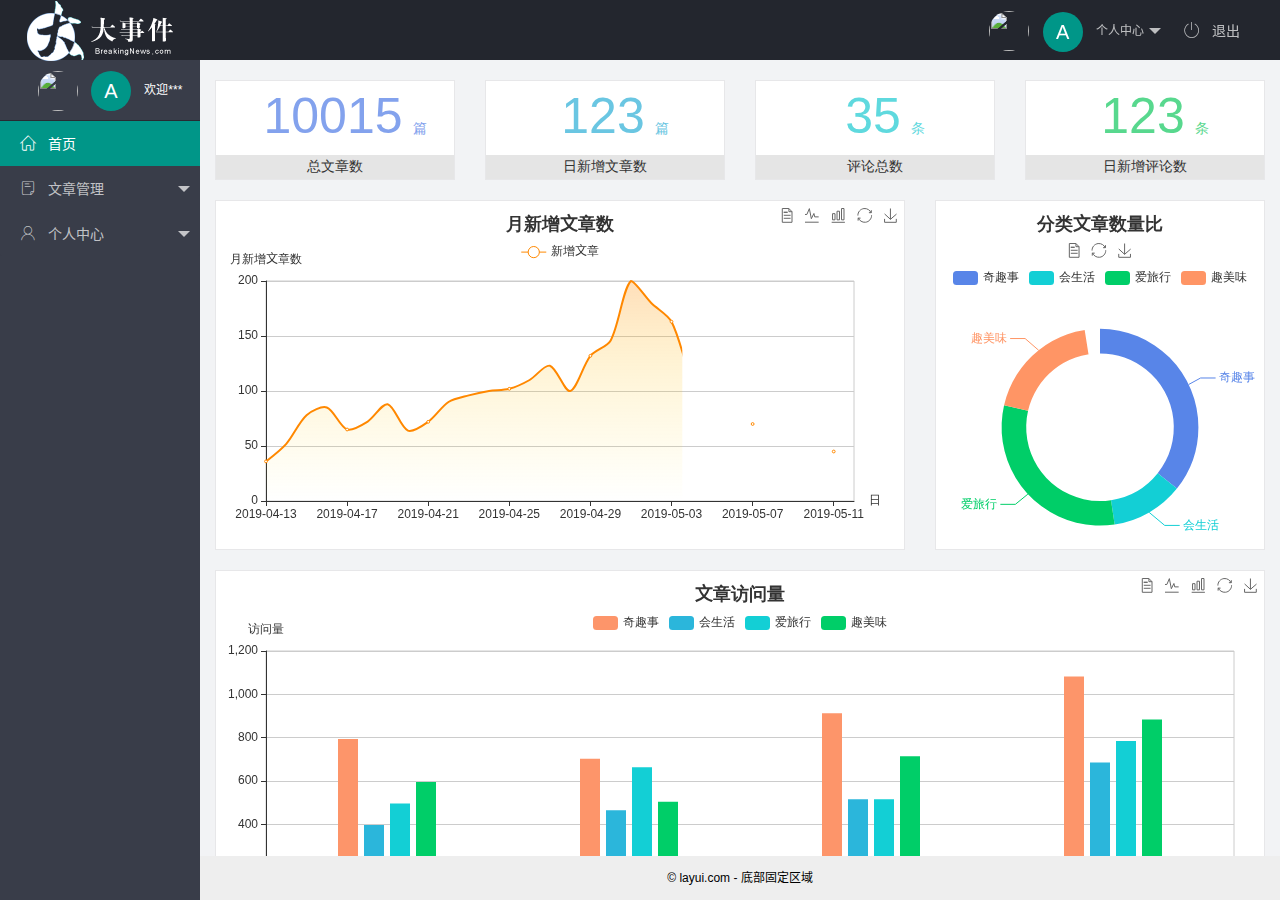
==== commit 093de340: "完成文章管理相关功能的开发" ====
--- a/index.html
+++ b/index.html
@@ -51,10 +51,10 @@
                         <a class="" href="javascript:;"><span class="iconfont icon-16"></span> 文章管理</a>
                         <dl class="layui-nav-child">
                             <dd>
-                                <a href="javascript:;"> <i class="layui-icon layui-icon-app"></i> 文章类别</a>
+                                <a href="article/art_cate.html" target="fm"> <i class="layui-icon layui-icon-app"></i> 文章类别</a>
                             </dd>
-                            <dd><a href="javascript:;"><i class="layui-icon layui-icon-app"></i>文章列表</a></dd>
-                            <dd><a href="javascript:;"><i class="layui-icon layui-icon-app"></i>发布文章</a></dd>
+                            <dd><a href="/article/art_list.html" target="fm"><i class="layui-icon layui-icon-app"></i>文章列表</a></dd>
+                            <dd><a href="/article/art_pub.html" target="fm"><i class="layui-icon layui-icon-app"></i>发布文章</a></dd>
                         </dl>
                     </li>
                     <li class="layui-nav-item">
